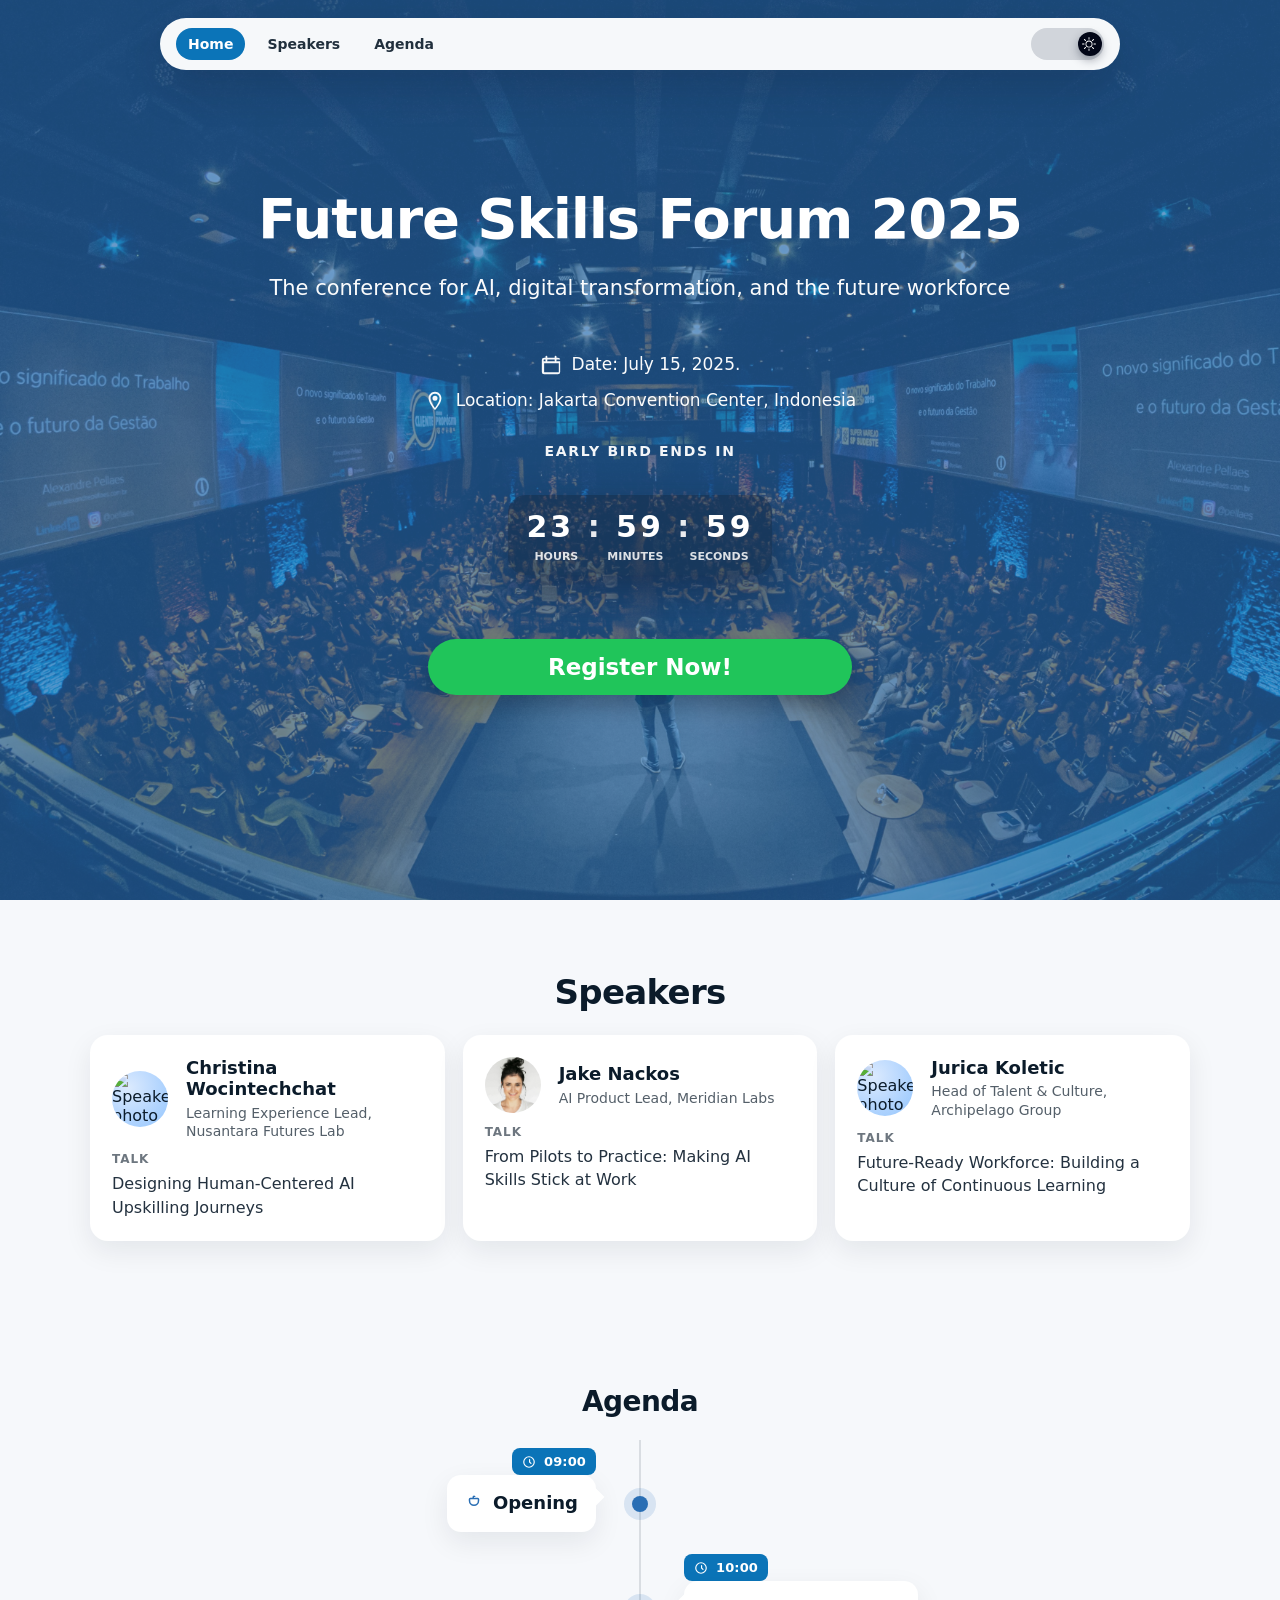
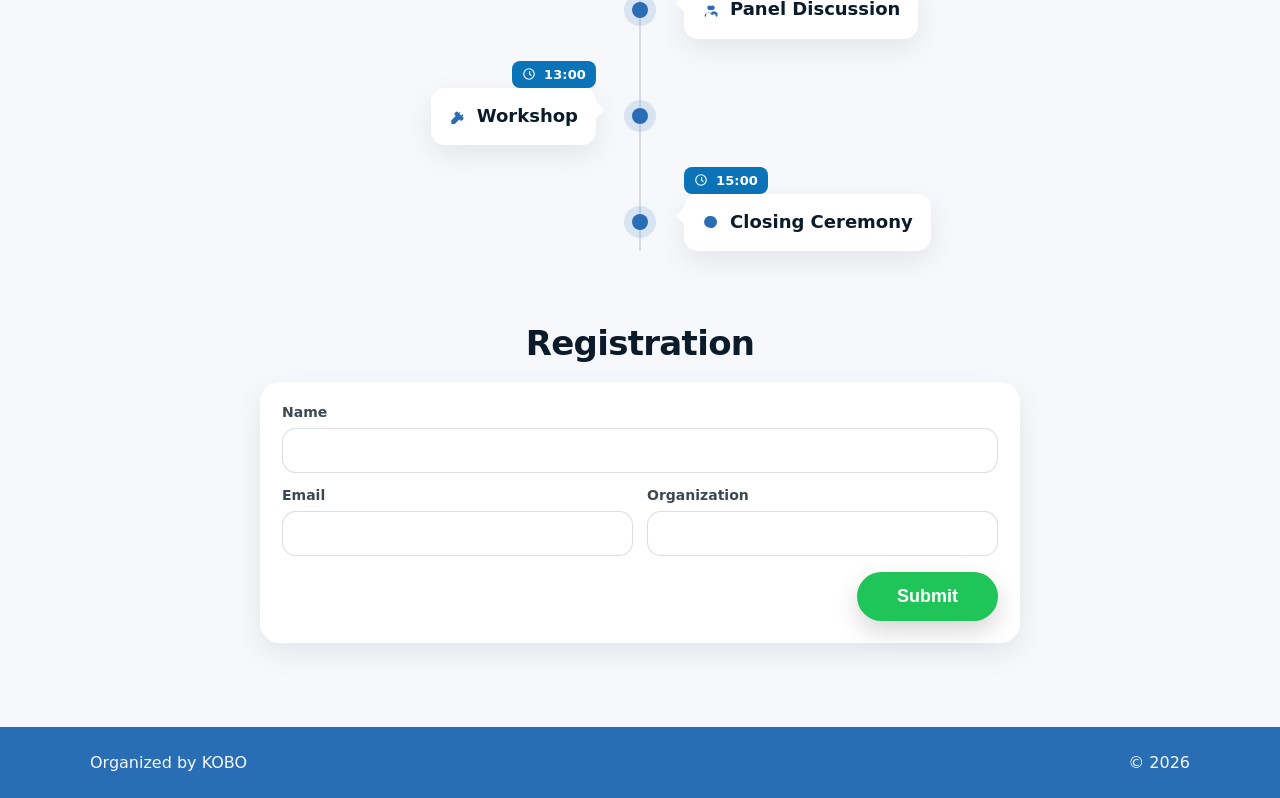
==== home.html @ ea800884 "1st commit" ====
<!doctype html>
<html lang="en">
  <head>
    <meta charset="utf-8" />
    <meta name="viewport" content="width=device-width, initial-scale=1" />
    <title>Future Skills Forum 2025</title>

    <link rel="preconnect" href="https://fonts.googleapis.com" />
    <link rel="preconnect" href="https://fonts.gstatic.com" crossorigin />
    <link
      href="https://fonts.googleapis.com/css2?family=Google+Sans:wght@400;700&display=swap"
      rel="stylesheet"
    />
    <link rel="stylesheet" href="style.css" />
  </head>
  <body>
    <header class="nav-shell" aria-label="Primary">
      <nav class="nav-bar">
        <div class="nav-left">
          <button class="nav-link" data-target="#hero" type="button">Home</button>
          <button class="nav-link" data-target="#speakers" type="button">Speakers</button>
          <button class="nav-link" data-target="#agenda" type="button">Agenda</button>
        </div>
        <div class="nav-right">
          <button class="nav-toggle" id="theme-toggle" type="button" aria-pressed="false">
            <span class="nav-toggle-track" aria-hidden="true">
              <span class="nav-toggle-icon nav-toggle-icon--moon">
                <img src="icons/moon.svg" alt="" />
              </span>
              <span class="nav-toggle-icon nav-toggle-icon--sun">
                <img src="icons/sun.svg" alt="" />
              </span>
            </span>
            <span class="nav-toggle-thumb" aria-hidden="true"></span>
          </button>
        </div>
      </nav>
    </header>
    <main class="hero" id="hero">
      <div class="hero-media" aria-hidden="true">
        <img src="img/1.jpg" alt="" class="is-active" />
        <img src="img/2.jpg" alt="" />
        <img src="img/3.jpg" alt="" />
        <img src="img/4.jpg" alt="" />
        <img src="img/5.jpg" alt="" />
      </div>
      <div class="hero-overlay" aria-hidden="true"></div>
      <section class="hero-inner" aria-label="Hero">
        <h1>Future Skills Forum 2025</h1>
        <p class="subtitle">
          The conference for AI, digital transformation, and the future workforce
        </p>
        <ul class="meta" aria-label="Event details">
          <li>
            <svg viewBox="0 0 24 24" aria-hidden="true" focusable="false">
              <path
                d="M7 2a1 1 0 0 1 1 1v1h8V3a1 1 0 1 1 2 0v1h1.5A2.5 2.5 0 0 1 22 6.5v13A2.5 2.5 0 0 1 19.5 22h-15A2.5 2.5 0 0 1 2 19.5v-13A2.5 2.5 0 0 1 4.5 4H6V3a1 1 0 0 1 1-1Zm12.5 8h-15v9.5c0 .276.224.5.5.5h15a.5.5 0 0 0 .5-.5V10ZM19.5 6H18v1a1 1 0 1 1-2 0V6H8v1a1 1 0 0 1-2 0V6H4.5a.5.5 0 0 0-.5.5V8h18V6.5a.5.5 0 0 0-.5-.5Z"
              />
            </svg>
            <span>Date: July 15, 2025.</span>
          </li>
          <li>
            <svg viewBox="0 0 24 24" aria-hidden="true" focusable="false">
              <path
                d="M12 2c3.866 0 7 3.134 7 7 0 5.25-7 13-7 13S5 14.25 5 9c0-3.866 3.134-7 7-7Zm0 2a5 5 0 0 0-5 5c0 3.64 3.91 9.12 5 10.55 1.09-1.43 5-6.91 5-10.55a5 5 0 0 0-5-5Zm0 2.25A2.75 2.75 0 1 1 12 11.75a2.75 2.75 0 0 1 0-5.5Z"
              />
            </svg>
            <span>Location: Jakarta Convention Center, Indonesia</span>
          </li>
        </ul>
        <p class="hero-countdown-title">Early Bird Ends In</p>
        <div class="hero-countdown" aria-label="Time left before event starts">
            <div class="hero-countdown-time">
            <span id="countdown-hours">24</span>
            <span class="hero-countdown-separator">:</span>
            <span id="countdown-minutes">00</span>
            <span class="hero-countdown-separator">:</span>
            <span id="countdown-seconds">00</span>
          </div>
          <div class="hero-countdown-labels" aria-hidden="true">
            <span>Hours</span>
            <span>Minutes</span>
            <span>Seconds</span>
          </div>
        </div>
        <div class="hero-cta">
          <a class="cta" href="#register" role="button">
            <span>Register Now!</span>
          </a>

        </div>
      </section>
    </main>
    <section class="speakers" id="speakers" aria-label="Speakers">
      <div class="speakers-inner">
        <h2>Speakers</h2>
        <div class="speaker-grid">
          <article class="speaker-card">
            <div class="speaker-head">
              <div class="speaker-avatar">
                <img
                  src="persona/christina-wocintechchat-com-m-0Zx1bDv5BNY-unsplash.jpg"
                  alt="Speaker photo"
                />
              </div>
              <div>
                <h3 class="speaker-name">Christina Wocintechchat</h3>
                <p class="speaker-role">Learning Experience Lead, Nusantara Futures Lab</p>
              </div>
            </div>
            <p class="speaker-talk-label">Talk</p>
            <p class="speaker-talk-title">Designing Human-Centered AI Upskilling Journeys</p>
          </article>

          <article class="speaker-card">
            <div class="speaker-head">
              <div class="speaker-avatar">
                <img
                  src="persona/jake-nackos-IF9TK5Uy-KI-unsplash.jpg"
                  alt="Speaker photo"
                />
              </div>
              <div>
                <h3 class="speaker-name">Jake Nackos</h3>
                <p class="speaker-role">AI Product Lead, Meridian Labs</p>
              </div>
            </div>
            <p class="speaker-talk-label">Talk</p>
            <p class="speaker-talk-title">From Pilots to Practice: Making AI Skills Stick at Work</p>
          </article>

          <article class="speaker-card">
            <div class="speaker-head">
              <div class="speaker-avatar">
                <img
                  src="persona/jurica-koletic-7YVZYZeITc8-unsplash.jpg"
                  alt="Speaker photo"
                />
              </div>
              <div>
                <h3 class="speaker-name">Jurica Koletic</h3>
                <p class="speaker-role">Head of Talent &amp; Culture, Archipelago Group</p>
              </div>
            </div>
            <p class="speaker-talk-label">Talk</p>
            <p class="speaker-talk-title">Future-Ready Workforce: Building a Culture of Continuous Learning</p>
          </article>
        </div>
      </div>
    </section>
    <section class="speakers" id="agenda" aria-label="Agenda timeline">
      <div class="speakers-inner">
        <div class="timeline">
          <h2>Agenda</h2>
          <ol class="timeline-list">
            <li class="timeline-item">
              <div class="timeline-flag">
                <svg viewBox="0 0 24 24" aria-hidden="true" focusable="false">
                  <path
                    d="M12 2a10 10 0 1 1 0 20 10 10 0 0 1 0-20Zm0 2a8 8 0 1 0 0 16 8 8 0 0 0 0-16Zm1 3a1 1 0 0 1 1 1v3.59l2.1 2.1a1 1 0 1 1-1.42 1.42l-2.39-2.4A1 1 0 0 1 12 12V8a1 1 0 0 1 1-1Z"
                  />
                </svg>
                <span>09:00</span>
              </div>
              <div class="timeline-card">
                <p class="timeline-title">
                  <svg viewBox="0 0 24 24" aria-hidden="true" focusable="false">
                    <path
                      d="M12 2a2 2 0 0 1 2 2v1h3a2 2 0 0 1 2 2v2a7 7 0 1 1-14 0V7a2 2 0 0 1 2-2h3V4a2 2 0 0 1 2-2Zm-5 7a5 5 0 1 0 10 0V7H7v2Zm5-5h-0a.0.0 0 0 0 0 0v1h2V4h-2Z"
                    />
                  </svg>
                  <span>Opening</span>
                </p>
              </div>
              <div class="timeline-node" aria-hidden="true">
                <div class="timeline-dot"></div>
              </div>
            </li>
            <li class="timeline-item">
              <div class="timeline-flag">
                <svg viewBox="0 0 24 24" aria-hidden="true" focusable="false">
                  <path
                    d="M12 2a10 10 0 1 1 0 20 10 10 0 0 1 0-20Zm0 2a8 8 0 1 0 0 16 8 8 0 0 0 0-16Zm1 3a1 1 0 0 1 1 1v3.59l2.1 2.1a1 1 0 1 1-1.42 1.42l-2.39-2.4A1 1 0 0 1 12 12V8a1 1 0 0 1 1-1Z"
                  />
                </svg>
                <span>10:00</span>
              </div>
              <div class="timeline-card">
                <p class="timeline-title">
                  <svg viewBox="0 0 24 24" aria-hidden="true" focusable="false">
                    <path
                      d="M7 9a3 3 0 1 1 3 3 3 3 0 0 1-3-3Zm7 3a3 3 0 1 1 0-6 3 3 0 0 1 0 6ZM3.5 20a4.5 4.5 0 0 1 7.92-2.93A4.5 4.5 0 0 1 20.5 20a1 1 0 1 1-2 0 2.5 2.5 0 0 0-4.24-1.82 1 1 0 0 1-1.52 0A2.5 2.5 0 0 0 5.5 20a1 1 0 1 1-2 0Z"
                    />
                  </svg>
                  <span>Panel Discussion</span>
                </p>
              </div>
              <div class="timeline-node" aria-hidden="true">
                <div class="timeline-dot"></div>
              </div>
            </li>
            <li class="timeline-item">
              <div class="timeline-flag">
                <svg viewBox="0 0 24 24" aria-hidden="true" focusable="false">
                  <path
                    d="M12 2a10 10 0 1 1 0 20 10 10 0 0 1 0-20Zm0 2a8 8 0 1 0 0 16 8 8 0 0 0 0-16Zm1 3a1 1 0 0 1 1 1v3.59l2.1 2.1a1 1 0 1 1-1.42 1.42l-2.39-2.4A1 1 0 0 1 12 12V8a1 1 0 0 1 1-1Z"
                  />
                </svg>
                <span>13:00</span>
              </div>
              <div class="timeline-card">
                <p class="timeline-title">
                  <svg viewBox="0 0 24 24" aria-hidden="true" focusable="false">
                    <path
                      d="M14.7 6.3a1 1 0 0 1 0 1.4l-1 1 2.6 2.6 1-1a1 1 0 1 1 1.4 1.4l-1 1 1.1 1.1a2 2 0 0 1 0 2.8l-1.2 1.2a2 2 0 0 1-2.8 0l-1.1-1.1-5.6 5.6a1 1 0 0 1-.7.3H4a1 1 0 0 1-1-1v-3.4a1 1 0 0 1 .3-.7l5.6-5.6-1.1-1.1a2 2 0 0 1 0-2.8l1.2-1.2a2 2 0 0 1 2.8 0l1.1 1.1 1-1a1 1 0 0 1 1.4 0ZM6.41 20H6v-.41l5.17-5.17.41.41L6.41 20Z"
                    />
                  </svg>
                  <span>Workshop</span>
                </p>
              </div>
              <div class="timeline-node" aria-hidden="true">
                <div class="timeline-dot"></div>
              </div>
            </li>
            <li class="timeline-item">
              <div class="timeline-flag">
                <svg viewBox="0 0 24 24" aria-hidden="true" focusable="false">
                  <path
                    d="M12 2a10 10 0 1 1 0 20 10 10 0 0 1 0-20Zm0 2a8 8 0 1 0 0 16 8 8 0 0 0 0-16Zm1 3a1 1 0 0 1 1 1v3.59l2.1 2.1a1 1 0 1 1-1.42 1.42l-2.39-2.4A1 1 0 0 1 12 12V8a1 1 0 0 1 1-1Z"
                  />
                </svg>
                <span>15:00</span>
              </div>
              <div class="timeline-card">
                <p class="timeline-title">
                  <svg viewBox="0 0 24 24" aria-hidden="true" focusable="false">
                    <path
                      d="M12 4a8 8 0 1 1-5.66 13.66A1 1 0 0 1 6 16h2.59l-1.3-1.29a1 1 0 1 1 1.42-1.42L11 16.17l2.29-2.88a1 1 0 1 1 1.56 1.24l-3.06 3.85a1 1 0 0 1-.76.37H7a1 1 0 0 1-.7-.29A8 8 0 0 1 12 4Z"
                    />
                  </svg>
                  <span>Closing Ceremony</span>
                </p>
              </div>
              <div class="timeline-node" aria-hidden="true">
                <div class="timeline-dot"></div>
              </div>
            </li>
          </ol>
        </div>
      </div>
    </section>
    <section class="register" id="register" aria-label="Registration form">
      <div class="register-inner">
        <h2>Registration</h2>
        <div class="register-card">
          <form>
            <div class="form-grid">
              <div class="field full">
                <label for="name">Name</label>
                <input id="name" name="name" type="text" autocomplete="name" required />
              </div>
              <div class="field">
                <label for="email">Email</label>
                <input
                  id="email"
                  name="email"
                  type="email"
                  autocomplete="email"
                  required
                />
              </div>
              <div class="field">
                <label for="org">Organization</label>
                <input id="org" name="organization" type="text" autocomplete="organization" />
              </div>
            </div>
            <div class="form-actions">
              <button class="submit" type="submit">Submit</button>
            </div>
          </form>
        </div>
      </div>
    </section>
    <footer aria-label="Footer">
      <div class="footer-inner">
        <div class="footer-meta">Organized by KOBO</div>
        <div class="footer-meta">© 2026</div>
      </div>
    </footer>
    <div class="snackbar" id="snackbar" role="status" aria-live="polite"></div>
    <script src="home.js"></script>
  </body>
</html>
---- style.css ----
:root {
  --hero-bg: #8ecae6;
  --button-bg: #1789fc;
  --text: #ffffff;
  --page-bg: #f6f8fb;
  --page-text: #0b1b2a;
  --surface-bg: #ffffff;
  --nav-bg: rgba(255, 255, 255, 0.96);
}

body.theme-dark {
  --page-bg: #020617;
  --page-text: #e5e7eb;
  --surface-bg: #020617;
  --nav-bg: rgba(15, 23, 42, 0.96);
}

* {
  box-sizing: border-box;
}

html,
body {
  height: 100%;
}

html {
  scroll-behavior: smooth;
}

body {
  margin: 0;
  font-family: "Google Sans", system-ui, -apple-system, "Segoe UI", Roboto,
    Arial, sans-serif;
  background: var(--page-bg);
  color: var(--page-text);
}

.hero {
  min-height: 100vh;
  display: grid;
  place-items: center;
  text-align: center;
  padding: 56px 20px;
  position: relative;
  overflow: hidden;
  color: #ffffff;
}

.hero-inner {
  max-width: 900px;
  position: relative;
  z-index: 2;
  display: flex;
  flex-direction: column;
  align-items: center;
  text-align: center;
  gap: 22px;
}

h1 {
  margin: 0;
  font-size: 56px;
  font-weight: 700;
  line-height: 1.15;
  letter-spacing: -0.02em;
}

.hero-media {
  position: absolute;
  inset: 0;
  z-index: 0;
}

.hero-media img {
  position: absolute;
  inset: 0;
  width: 100%;
  height: 100%;
  object-fit: cover;
  opacity: 0;
  transition: opacity 700ms ease;
  transform: translate3d(0, var(--parallax-y, 0px), 0) scale(1.06);
  will-change: transform, opacity;
}

.hero-media img.is-active {
  opacity: 1;
}

.hero-overlay {
  position: absolute;
  inset: 0;
  z-index: 1;
  background: rgba(41, 110, 180, 0.67);
}

.subtitle {
  margin: 0 0 26px;
  font-size: 21px;
  font-weight: 400;
  line-height: 1.5;
  opacity: 0.98;
}

.meta {
  margin: 0;
  padding: 0;
  list-style: none;
  display: grid;
  gap: 10px;
  justify-items: center;
  font-size: 17px;
  font-weight: 400;
  line-height: 1.5;
  opacity: 0.98;
}

.meta li {
  display: inline-flex;
  align-items: center;
  gap: 10px;
}

.meta svg {
  width: 22px;
  height: 22px;
  flex: 0 0 22px;
  fill: currentColor;
  opacity: 0.98;
}

.hero-countdown {
  margin-top: 10px;
  margin-bottom: 18px;
  display: inline-flex;
  flex-direction: column;
  align-items: center;
  padding: 14px 18px 12px;
  border-radius: 18px;
  background: rgba(15, 23, 42, 0.35);
  box-shadow: 0 18px 45px rgba(15, 23, 42, 0.45);
  transform: translateY(0) scale(1);
  transition: transform 150ms ease, box-shadow 150ms ease;
}

.hero-countdown-title {
  margin: 8px 0 4px;
  font-size: 14px;
  font-weight: 700;
  letter-spacing: 0.12em;
  text-transform: uppercase;
  opacity: 0.95;
}

.hero-countdown-time {
  font-size: 30px;
  font-weight: 800;
  letter-spacing: 0.1em;
}

.hero-countdown-separator {
  opacity: 0.9;
}

.hero-countdown-labels {
  margin-top: 6px;
  display: flex;
  justify-content: center;
  gap: 26px;
  font-size: 11px;
  font-weight: 600;
  text-transform: uppercase;
  opacity: 0.85;
}

.hero-countdown-labels span {
  min-width: 50px;
  text-align: center;
}
.cta {
  display: inline-flex;
  align-items: center;
  justify-content: center;
  gap: 10px;
  background: #20c55a;
  color: #fff;
  text-decoration: none;
  border: none;
  border-radius: 999px;
  padding: 15px 120px;
  font-size: 23px;
  font-weight: 700;
  cursor: pointer;
  box-shadow: 0 10px 24px rgba(0, 0, 0, 0.22);
  transform: translateY(0);
  transition: transform 160ms ease, box-shadow 160ms ease,
    background-color 160ms ease, filter 160ms ease;
}

.hero-cta {
  position: relative;
  display: inline-block;
  margin-top: 24px;
  padding-bottom: 18px;
}

.hero-cta-note {
  margin: 10px 0 0;
  font-size: 14px;
  font-weight: 600;
  opacity: 0.95;
}

.cta:hover {
  background: #18b34d;
  transform: translateY(-1px);
  box-shadow: 0 14px 32px rgba(0, 0, 0, 0.26);
}

.cta:active {
  transform: translateY(0);
  box-shadow: 0 10px 24px rgba(0, 0, 0, 0.22);
  filter: brightness(0.98);
}

.cta:focus-visible {
  outline: 3px solid rgba(255, 255, 255, 0.9);
  outline-offset: 3px;
}

.speakers {
  color: var(--page-text);
  padding: 72px 20px;
}

.speakers-inner {
  max-width: 1100px;
  margin: 0 auto;
}

.speakers h2 {
  margin: 0 0 22px;
  font-size: 34px;
  line-height: 1.2;
  letter-spacing: -0.02em;
  text-align: center;
}

.speaker-grid {
  display: grid;
  grid-template-columns: repeat(3, minmax(0, 1fr));
  gap: 18px;
}

.speaker-card {
  background: var(--surface-bg);
  border-radius: 18px;
  padding: 22px;
  box-shadow: 0 10px 28px rgba(11, 27, 42, 0.08);
  text-align: left;
}

.speaker-head {
  display: flex;
  align-items: center;
  gap: 18px;
  margin-bottom: 10px;
}

.speaker-avatar {
  width: 56px;
  height: 56px;
  border-radius: 999px;
  background: radial-gradient(
    circle at 30% 30%,
    #dbeafe 0%,
    #bfdbfe 40%,
    #93c5fd 100%
  );
  flex: 0 0 56px;
  overflow: hidden;
}

.speaker-avatar img {
  width: 100%;
  height: 100%;
  object-fit: cover;
  display: block;
}

.speaker-name {
  margin: 0;
  font-size: 18px;
  font-weight: 700;
  line-height: 1.2;
}

.speaker-role {
  margin: 4px 0 0;
  font-size: 14px;
  color: rgba(11, 27, 42, 0.7);
  line-height: 1.3;
}

.speaker-talk-label {
  margin: 12px 0 6px;
  font-size: 12px;
  font-weight: 700;
  letter-spacing: 0.08em;
  text-transform: uppercase;
  color: rgba(11, 27, 42, 0.6);
}

.speaker-talk-title {
  margin: 0;
  font-size: 16px;
  line-height: 1.45;
  color: rgba(11, 27, 42, 0.9);
}

.timeline {
  margin-top: 0;
}

.timeline h2 {
  margin: 0 0 22px;
  font-size: 28px;
  line-height: 1.2;
  letter-spacing: -0.02em;
  text-align: center;
}

.timeline-list {
  --line-x: 50%;
  margin: 0;
  padding: 8px 0 0;
  list-style: none;
  max-width: 980px;
  margin-inline: auto;
  position: relative;
  display: grid;
  gap: 22px;
}

.timeline-list::before {
  content: "";
  position: absolute;
  left: var(--line-x);
  top: 0;
  bottom: 0;
  width: 2px;
  background: rgba(11, 27, 42, 0.12);
  transform: translateX(-1px);
}

.timeline-item {
  position: relative;
  display: grid;
  grid-template-columns: 1fr 44px 1fr;
  grid-template-rows: auto auto;
  align-items: start;
}

.timeline-node {
  grid-column: 2;
  grid-row: 2;
  position: relative;
  height: 100%;
  display: grid;
  place-items: center;
}

.timeline-dot {
  width: 16px;
  height: 16px;
  border-radius: 999px;
  background: #296eb4;
  box-shadow: 0 0 0 8px rgba(41, 110, 180, 0.14);
}

.timeline-flag {
  justify-self: start;
  display: inline-flex;
  align-items: center;
  gap: 8px;
  background: #0b74b8;
  color: #ffffff;
  border-radius: 8px;
  padding: 6px 10px;
  font-size: 13px;
  font-weight: 700;
  letter-spacing: 0.01em;
  width: fit-content;
  grid-row: 1;
}

.timeline-flag svg {
  width: 14px;
  height: 14px;
  fill: currentColor;
  flex: 0 0 14px;
}

.timeline-card {
  position: relative;
  background: var(--surface-bg);
  border-radius: 14px;
  padding: 16px 18px;
  box-shadow: 0 10px 28px rgba(11, 27, 42, 0.08);
  grid-row: 2;
}

.timeline-card::before {
  content: "";
  position: absolute;
  top: 16px;
  width: 12px;
  height: 12px;
  background: var(--surface-bg);
  transform: rotate(45deg);
}

.timeline-title {
  margin: 0;
  display: inline-flex;
  align-items: center;
  gap: 10px;
  font-size: 18px;
  font-weight: 700;
  color: inherit;
  line-height: 1.35;
}

.timeline-title svg {
  width: 18px;
  height: 18px;
  fill: #296eb4;
  flex: 0 0 18px;
}

.timeline-item:nth-child(odd) .timeline-flag,
.timeline-item:nth-child(odd) .timeline-card {
  grid-column: 1;
  justify-self: end;
  text-align: right;
  margin-right: 22px;
}

.timeline-item:nth-child(odd) .timeline-card::before {
  right: -6px;
}

.timeline-item:nth-child(even) .timeline-flag,
.timeline-item:nth-child(even) .timeline-card {
  grid-column: 3;
  justify-self: start;
  text-align: left;
  margin-left: 22px;
}

.timeline-item:nth-child(even) .timeline-card::before {
  left: -6px;
}

@media (max-width: 520px) {
  .timeline-list {
    --line-x: 18px;
  }

  .timeline-item {
    grid-template-columns: 36px 1fr;
    align-items: start;
  }

  .timeline-node {
    grid-column: 1;
    grid-row: 2;
    padding-top: 24px;
  }

  .timeline-flag,
  .timeline-card {
    grid-column: 2 !important;
    margin: 0 0 0 10px !important;
    justify-self: start !important;
    text-align: left !important;
  }

  .timeline-card::before {
    display: none;
  }
}

@media (max-width: 900px) {
  .speaker-grid {
    grid-template-columns: 1fr;
  }
}

.register {
  padding: 0 20px 84px;
  color: var(--page-text);
}

.register-inner {
  max-width: 760px;
  margin: 0 auto;
}

.register h2 {
  margin: 0 0 18px;
  font-size: 34px;
  line-height: 1.2;
  letter-spacing: -0.02em;
  text-align: center;
}

.register-card {
  background: var(--surface-bg);
  border-radius: 20px;
  padding: 22px;
  box-shadow: 0 10px 28px rgba(11, 27, 42, 0.08);
}

.form-grid {
  display: grid;
  grid-template-columns: 1fr 1fr;
  gap: 14px;
}

.field {
  display: grid;
  gap: 8px;
}

.field.full {
  grid-column: 1 / -1;
}

label {
  font-size: 14px;
  font-weight: 700;
  color: rgba(11, 27, 42, 0.8);
}

input {
  width: 100%;
  border: 1px solid rgba(11, 27, 42, 0.14);
  border-radius: 14px;
  padding: 12px 14px;
  font: inherit;
  font-size: 16px;
  background: #ffffff;
  outline: none;
}

input:focus-visible {
  border-color: rgba(41, 110, 180, 0.5);
  box-shadow: 0 0 0 4px rgba(41, 110, 180, 0.14);
}

.form-actions {
  margin-top: 16px;
  display: flex;
  justify-content: flex-end;
}

.submit {
  display: inline-flex;
  align-items: center;
  justify-content: center;
  background: #20c55a;
  color: #ffffff;
  border: none;
  border-radius: 999px;
  padding: 14px 40px;
  font-size: 18px;
  font-weight: 800;
  cursor: pointer;
  box-shadow: 0 10px 24px rgba(0, 0, 0, 0.16);
  transition: transform 160ms ease, box-shadow 160ms ease,
    background-color 160ms ease, filter 160ms ease;
}

.submit:hover {
  background: #18b34d;
  transform: translateY(-1px);
  box-shadow: 0 14px 32px rgba(0, 0, 0, 0.2);
}

.submit:active {
  transform: translateY(0);
  box-shadow: 0 10px 24px rgba(0, 0, 0, 0.16);
  filter: brightness(0.98);
}

.submit:focus-visible {
  outline: 3px solid rgba(41, 110, 180, 0.55);
  outline-offset: 3px;
}

@media (max-width: 700px) {
  .form-grid {
    grid-template-columns: 1fr;
  }
}

.nav-shell {
  position: fixed;
  top: 18px;
  left: 0;
  right: 0;
  z-index: 40;
  display: flex;
  justify-content: center;
  pointer-events: none;
}

.nav-bar {
  pointer-events: auto;
  display: flex;
  align-items: center;
  justify-content: space-between;
  gap: 20px;
  padding: 10px 16px;
  border-radius: 999px;
  background: var(--nav-bg);
  box-shadow: 0 18px 40px rgba(15, 23, 42, 0.18);
  width: min(960px, 100% - 40px);
  backdrop-filter: blur(10px);
  -webkit-backdrop-filter: blur(10px);
  transition: border-radius 220ms ease, width 220ms ease,
    box-shadow 220ms ease, padding 220ms ease, background-color 220ms ease;
}

.nav-left,
.nav-right {
  display: flex;
  align-items: center;
  gap: 10px;
}

.nav-left {
  position: relative;
}

.nav-indicator {
  position: absolute;
  top: 0;
  bottom: 0;
  left: 0;
  width: 0;
  border-radius: 999px;
  background: #0b74b8;
  pointer-events: none;
  opacity: 0;
  transform: translateX(0);
  transition: transform 220ms ease, width 220ms ease, opacity 180ms ease;
}

.nav-link {
  border: none;
  background: transparent;
  padding: 8px 12px;
  border-radius: 999px;
  font: inherit;
  font-size: 14px;
  font-weight: 600;
  color: var(--page-text);
  cursor: pointer;
  text-decoration: none;
  opacity: 0.9;
  transition: background-color 180ms ease, color 180ms ease, opacity 180ms ease;
}

.nav-link:hover {
  background: #0b74b8;
  color: #ffffff;
}

.nav-link--active {
  background: #0b74b8;
  color: #ffffff;
  opacity: 1;
}

.nav-link:focus-visible,
.nav-link:active {
  background: #0b74b8;
  color: #ffffff;
  opacity: 1;
}

.nav-toggle {
  position: relative;
  border: none;
  padding: 2px;
  width: 73px;
  height: 32px;
  border-radius: 999px;
  cursor: pointer;
  background: #020617;
  display: inline-flex;
  align-items: center;
  justify-content: space-between;
  gap: 4px;
  color: #e5e7eb;
  transition: background-color 200ms ease, color 200ms ease;
}

.nav-toggle:hover {
  filter: brightness(1.05);
}

.nav-toggle-track {
  flex: 1 1 auto;
  position: relative;
  z-index: 3;
  display: flex;
  align-items: center;
  justify-content: space-between;
  padding: 0 6px;
}

.nav-toggle-icon {
  width: 14px;
  height: 14px;
  opacity: 0;
  transition: opacity 180ms ease;
}

.nav-toggle-icon img {
  width: 100%;
  height: 100%;
  display: block;
}

.nav-toggle-icon--sun img {
  filter: invert(1);
}

.nav-toggle-icon--moon img {
  filter: none;
}

.nav-toggle-thumb {
  position: absolute;
  top: 4px;
  left: 2px;
  width: 24px;
  height: 24px;
  border-radius: 999px;
  background: #f9fafb;
  box-shadow: 0 4px 10px rgba(15, 23, 42, 0.45);
  transform: translateX(0);
  transition: transform 200ms ease, background-color 200ms ease,
    box-shadow 200ms ease;
  z-index: 2;
}

body.theme-dark .nav-toggle {
  background: #020617;
  color: #e5e7eb;
}

body.theme-dark .nav-toggle-thumb {
  transform: translateX(0);
}

body.theme-dark .nav-toggle-icon--moon {
  opacity: 1;
}

body.theme-dark .nav-toggle-icon--sun {
  opacity: 0;
}

body:not(.theme-dark) .nav-toggle {
  background: #d1d5db;
  color: #020617;
}

body:not(.theme-dark) .nav-toggle-thumb {
  transform: translateX(45px);
  background: #020617;
  box-shadow: 0 4px 10px rgba(15, 23, 42, 0.35);
}

body:not(.theme-dark) .nav-toggle-icon--sun {
  opacity: 1;
}

body:not(.theme-dark) .nav-toggle-icon--moon {
  opacity: 0;
}

.nav-shell.is-sticky {
  top: 0;
  transition: top 220ms ease;
}

.nav-shell.is-sticky .nav-bar {
  border-radius: 0;
  width: 100%;
  max-width: none;
  box-shadow: 0 1px 0 rgba(15, 23, 42, 0.22);
  background: rgba(15, 23, 42, 0.72);
  backdrop-filter: blur(14px);
  -webkit-backdrop-filter: blur(14px);
  color: #ffffff;
}

.nav-shell.is-sticky .nav-link {
  color: #e5e7eb;
}

.nav-shell.is-sticky .nav-link:hover {
  background: rgba(248, 250, 252, 0.16);
}

.nav-shell.is-sticky .nav-toggle {
  background: #0ea5e9;
}

footer {
  background: #296eb4;
  color: #ffffff;
  padding: 26px 20px;
}

.footer-inner {
  max-width: 1100px;
  margin: 0 auto;
  display: flex;
  flex-wrap: wrap;
  align-items: center;
  justify-content: space-between;
  gap: 10px 18px;
  text-align: center;
}

.footer-meta {
  opacity: 0.95;
}

.snackbar {
  position: fixed;
  left: 50%;
  bottom: 22px;
  transform: translate(-50%, 12px);
  background: rgba(11, 27, 42, 0.92);
  color: #ffffff;
  padding: 12px 14px;
  border-radius: 12px;
  box-shadow: 0 14px 40px rgba(0, 0, 0, 0.28);
  opacity: 0;
  pointer-events: none;
  transition: opacity 180ms ease, transform 180ms ease;
  max-width: min(720px, calc(100vw - 40px));
  text-align: center;
}

.snackbar.is-open {
  opacity: 1;
  transform: translate(-50%, 0);
  pointer-events: auto;
}

@media (prefers-reduced-motion: reduce) {
  .hero-media img {
    transform: scale(1.04);
    transition: opacity 700ms ease;
  }
}
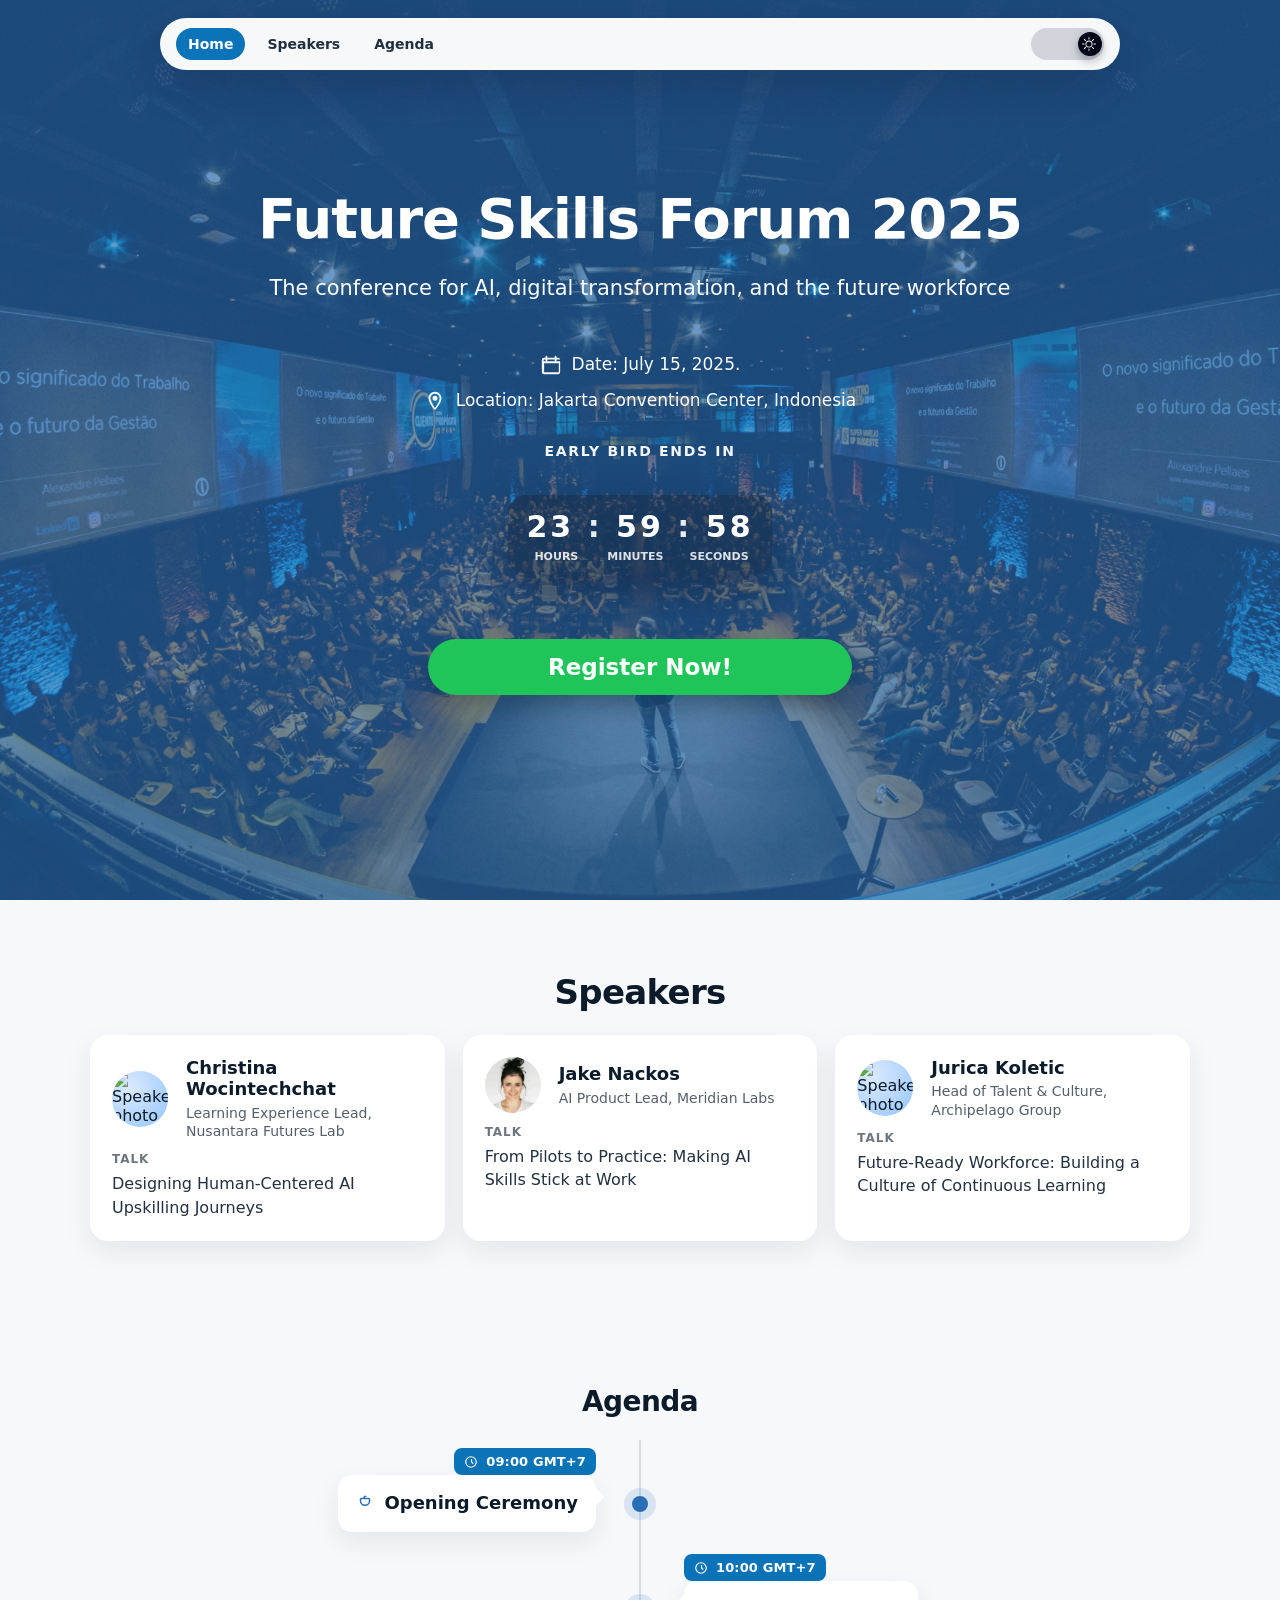
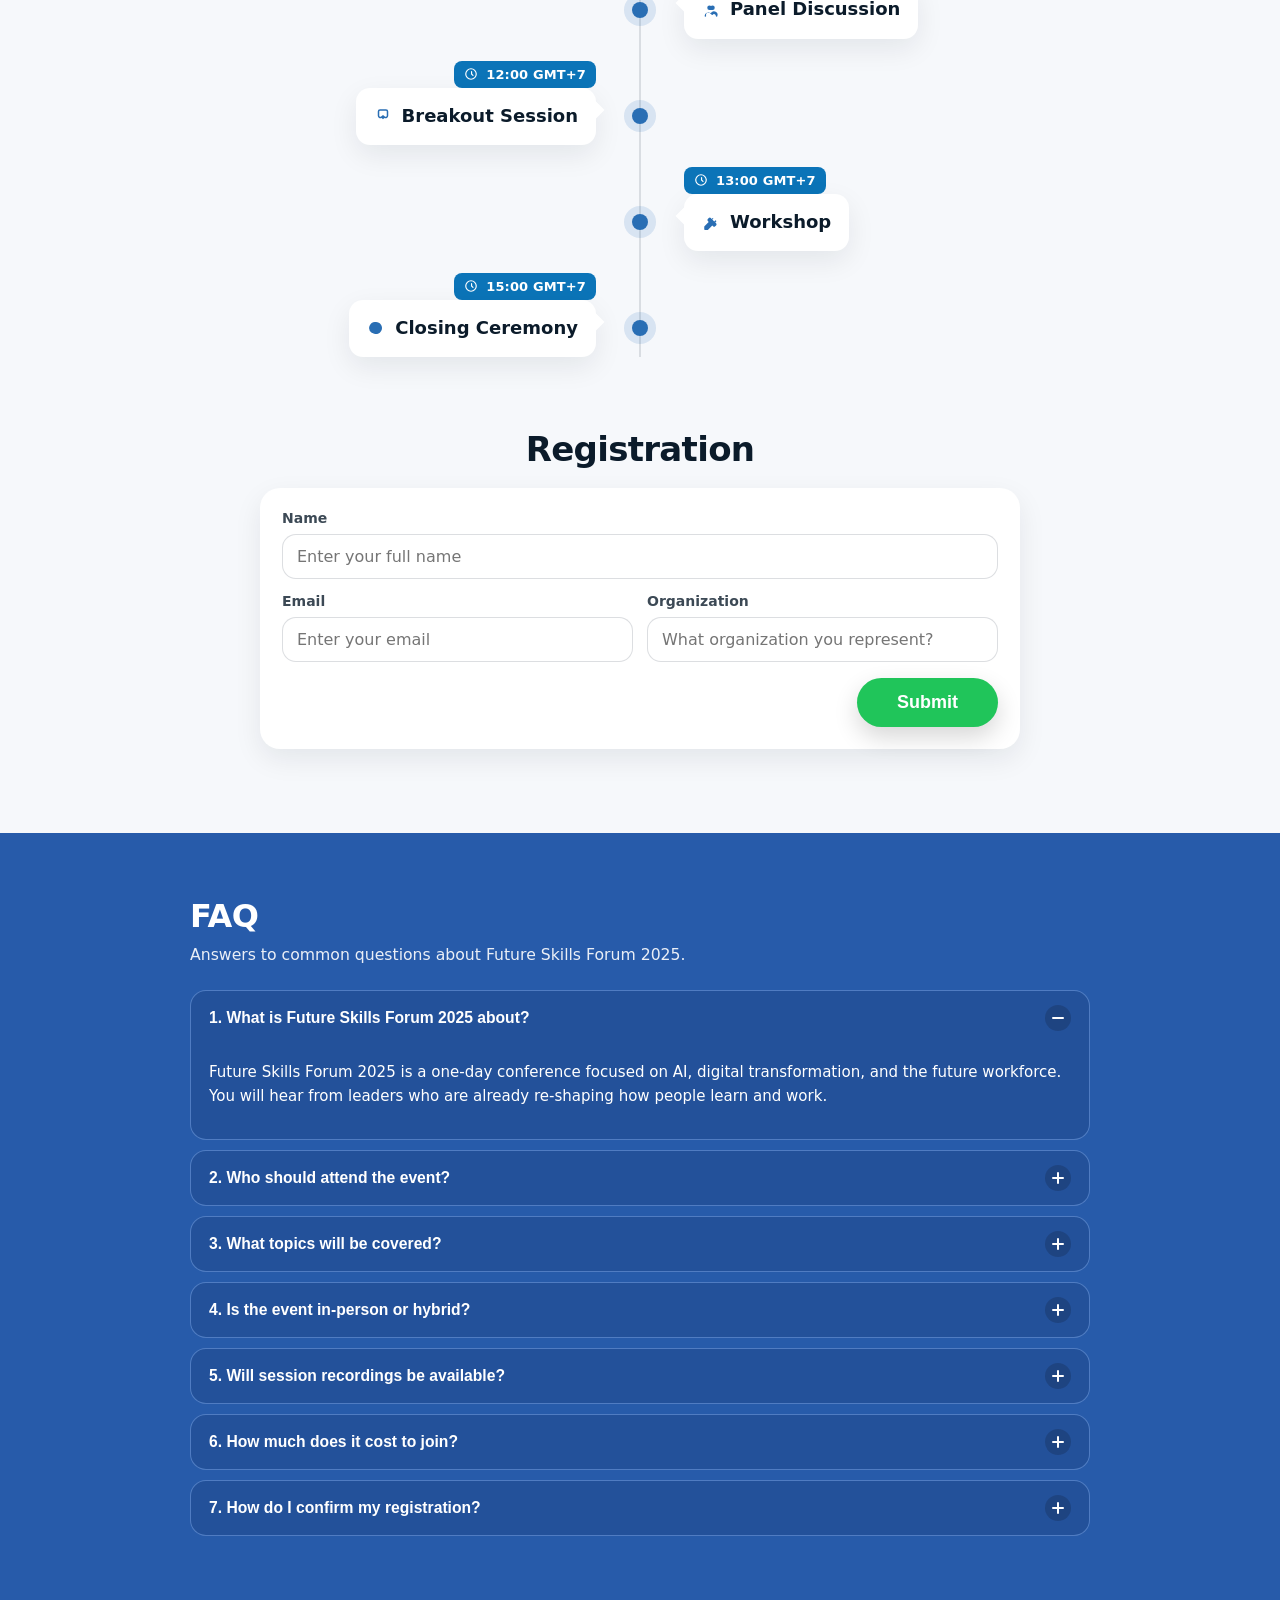
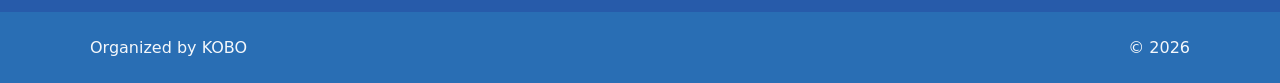
==== commit ceb39158: "revise the home page" ====
--- a/home.html
+++ b/home.html
@@ -17,6 +17,7 @@
     <header class="nav-shell" aria-label="Primary">
       <nav class="nav-bar">
         <div class="nav-left">
+          <span class="nav-indicator" aria-hidden="true"></span>
           <button class="nav-link" data-target="#hero" type="button">Home</button>
           <button class="nav-link" data-target="#speakers" type="button">Speakers</button>
           <button class="nav-link" data-target="#agenda" type="button">Agenda</button>
@@ -160,7 +161,7 @@
                     d="M12 2a10 10 0 1 1 0 20 10 10 0 0 1 0-20Zm0 2a8 8 0 1 0 0 16 8 8 0 0 0 0-16Zm1 3a1 1 0 0 1 1 1v3.59l2.1 2.1a1 1 0 1 1-1.42 1.42l-2.39-2.4A1 1 0 0 1 12 12V8a1 1 0 0 1 1-1Z"
                   />
                 </svg>
-                <span>09:00</span>
+                <span>09:00 GMT+7</span>
               </div>
               <div class="timeline-card">
                 <p class="timeline-title">
@@ -169,7 +170,7 @@
                       d="M12 2a2 2 0 0 1 2 2v1h3a2 2 0 0 1 2 2v2a7 7 0 1 1-14 0V7a2 2 0 0 1 2-2h3V4a2 2 0 0 1 2-2Zm-5 7a5 5 0 1 0 10 0V7H7v2Zm5-5h-0a.0.0 0 0 0 0 0v1h2V4h-2Z"
                     />
                   </svg>
-                  <span>Opening</span>
+                  <span>Opening Ceremony</span>
                 </p>
               </div>
               <div class="timeline-node" aria-hidden="true">
@@ -183,7 +184,7 @@
                     d="M12 2a10 10 0 1 1 0 20 10 10 0 0 1 0-20Zm0 2a8 8 0 1 0 0 16 8 8 0 0 0 0-16Zm1 3a1 1 0 0 1 1 1v3.59l2.1 2.1a1 1 0 1 1-1.42 1.42l-2.39-2.4A1 1 0 0 1 12 12V8a1 1 0 0 1 1-1Z"
                   />
                 </svg>
-                <span>10:00</span>
+                <span>10:00 GMT+7</span>
               </div>
               <div class="timeline-card">
                 <p class="timeline-title">
@@ -206,7 +207,30 @@
                     d="M12 2a10 10 0 1 1 0 20 10 10 0 0 1 0-20Zm0 2a8 8 0 1 0 0 16 8 8 0 0 0 0-16Zm1 3a1 1 0 0 1 1 1v3.59l2.1 2.1a1 1 0 1 1-1.42 1.42l-2.39-2.4A1 1 0 0 1 12 12V8a1 1 0 0 1 1-1Z"
                   />
                 </svg>
-                <span>13:00</span>
+                <span>12:00 GMT+7</span>
+              </div>
+              <div class="timeline-card">
+                <p class="timeline-title">
+                  <svg viewBox="0 0 24 24" aria-hidden="true" focusable="false">
+                    <path
+                      d="M5 6a3 3 0 0 1 3-3h8a3 3 0 0 1 3 3v5.5a3.5 3.5 0 0 1-5.2 3.04L12 16.38l-1.8-1.84A3.5 3.5 0 0 1 5 11.5V6Zm3-1a1 1 0 0 0-1 1v5.5a1.5 1.5 0 0 0 2.49 1.14L12 10.59l2.51 2.05A1.5 1.5 0 0 0 17 11.5V6a1 1 0 0 0-1-1H8Z"
+                    />
+                  </svg>
+                  <span>Breakout Session</span>
+                </p>
+              </div>
+              <div class="timeline-node" aria-hidden="true">
+                <div class="timeline-dot"></div>
+              </div>
+            </li>
+            <li class="timeline-item">
+              <div class="timeline-flag">
+                <svg viewBox="0 0 24 24" aria-hidden="true" focusable="false">
+                  <path
+                    d="M12 2a10 10 0 1 1 0 20 10 10 0 0 1 0-20Zm0 2a8 8 0 1 0 0 16 8 8 0 0 0 0-16Zm1 3a1 1 0 0 1 1 1v3.59l2.1 2.1a1 1 0 1 1-1.42 1.42l-2.39-2.4A1 1 0 0 1 12 12V8a1 1 0 0 1 1-1Z"
+                  />
+                </svg>
+                <span>13:00 GMT+7</span>
               </div>
               <div class="timeline-card">
                 <p class="timeline-title">
@@ -229,7 +253,7 @@
                     d="M12 2a10 10 0 1 1 0 20 10 10 0 0 1 0-20Zm0 2a8 8 0 1 0 0 16 8 8 0 0 0 0-16Zm1 3a1 1 0 0 1 1 1v3.59l2.1 2.1a1 1 0 1 1-1.42 1.42l-2.39-2.4A1 1 0 0 1 12 12V8a1 1 0 0 1 1-1Z"
                   />
                 </svg>
-                <span>15:00</span>
+                <span>15:00 GMT+7</span>
               </div>
               <div class="timeline-card">
                 <p class="timeline-title">
@@ -257,7 +281,7 @@
             <div class="form-grid">
               <div class="field full">
                 <label for="name">Name</label>
-                <input id="name" name="name" type="text" autocomplete="name" required />
+                <input id="name" name="name" type="text" autocomplete="name" placeholder="Enter your full name" required />
               </div>
               <div class="field">
                 <label for="email">Email</label>
@@ -266,18 +290,149 @@
                   name="email"
                   type="email"
                   autocomplete="email"
+                  placeholder="Enter your email"
                   required
                 />
               </div>
               <div class="field">
                 <label for="org">Organization</label>
-                <input id="org" name="organization" type="text" autocomplete="organization" />
+                <input id="org" name="organization" type="text" autocomplete="organization" placeholder="What organization you represent?" />
               </div>
             </div>
             <div class="form-actions">
               <button class="submit" type="submit">Submit</button>
             </div>
           </form>
+        </div>
+      </div>
+    </section>
+    <section class="faq" id="faq" aria-label="Frequently asked questions">
+      <div class="faq-inner">
+        <h2>FAQ</h2>
+        <p class="faq-intro">
+          Answers to common questions about Future Skills Forum 2025.
+        </p>
+        <div class="faq-list" role="list">
+          <article class="faq-item is-open">
+            <button class="faq-trigger" type="button" aria-expanded="true">
+              <span class="faq-question">
+                1. What is Future Skills Forum 2025 about?
+              </span>
+              <span class="faq-icon" aria-hidden="true">
+                <span class="faq-plus"></span>
+              </span>
+            </button>
+            <div class="faq-panel" role="region">
+              <p>
+                Future Skills Forum 2025 is a one-day conference focused on AI,
+                digital transformation, and the future workforce. You will hear
+                from leaders who are already re-shaping how people learn and work.
+              </p>
+            </div>
+          </article>
+          <article class="faq-item">
+            <button class="faq-trigger" type="button" aria-expanded="false">
+              <span class="faq-question">
+                2. Who should attend the event?
+              </span>
+              <span class="faq-icon" aria-hidden="true">
+                <span class="faq-plus"></span>
+              </span>
+            </button>
+            <div class="faq-panel" role="region">
+              <p>
+                The forum is ideal for HR and L&amp;D leaders, business executives,
+                team managers, educators, and anyone responsible for preparing
+                people for AI-powered, digital-first work.
+              </p>
+            </div>
+          </article>
+          <article class="faq-item">
+            <button class="faq-trigger" type="button" aria-expanded="false">
+              <span class="faq-question">
+                3. What topics will be covered?
+              </span>
+              <span class="faq-icon" aria-hidden="true">
+                <span class="faq-plus"></span>
+              </span>
+            </button>
+            <div class="faq-panel" role="region">
+              <p>
+                Sessions will cover practical AI use cases at work, reskilling and
+                upskilling strategies, digital literacy, leadership in the age of
+                automation, and how to design future-ready learning programs.
+              </p>
+            </div>
+          </article>
+          <article class="faq-item">
+            <button class="faq-trigger" type="button" aria-expanded="false">
+              <span class="faq-question">
+                4. Is the event in-person or hybrid?
+              </span>
+              <span class="faq-icon" aria-hidden="true">
+                <span class="faq-plus"></span>
+              </span>
+            </button>
+            <div class="faq-panel" role="region">
+              <p>
+                Future Skills Forum 2025 is an in-person event at Jakarta
+                Convention Center with selected sessions streamed online. All
+                registered participants will receive details in their confirmation
+                email.
+              </p>
+            </div>
+          </article>
+          <article class="faq-item">
+            <button class="faq-trigger" type="button" aria-expanded="false">
+              <span class="faq-question">
+                5. Will session recordings be available?
+              </span>
+              <span class="faq-icon" aria-hidden="true">
+                <span class="faq-plus"></span>
+              </span>
+            </button>
+            <div class="faq-panel" role="region">
+              <p>
+                Yes. Most keynote and panel sessions will be recorded. A replay
+                link will be shared with confirmed attendees after the event so you
+                can revisit key insights with your teams.
+              </p>
+            </div>
+          </article>
+          <article class="faq-item">
+            <button class="faq-trigger" type="button" aria-expanded="false">
+              <span class="faq-question">
+                6. How much does it cost to join?
+              </span>
+              <span class="faq-icon" aria-hidden="true">
+                <span class="faq-plus"></span>
+              </span>
+            </button>
+            <div class="faq-panel" role="region">
+              <p>
+                Ticket prices vary by category, with special early-bird rates
+                available for a limited time. Register through the form above and
+                you will receive an email with the pricing options.
+              </p>
+            </div>
+          </article>
+          <article class="faq-item">
+            <button class="faq-trigger" type="button" aria-expanded="false">
+              <span class="faq-question">
+                7. How do I confirm my registration?
+              </span>
+              <span class="faq-icon" aria-hidden="true">
+                <span class="faq-plus"></span>
+              </span>
+            </button>
+            <div class="faq-panel" role="region">
+              <p>
+                After you submit the registration form, you will receive a
+                confirmation email with next steps. Make sure you click the
+                confirmation link in that email to secure your seat.
+              </p>
+            </div>
+          </article>
         </div>
       </div>
     </section>
@@ -287,7 +442,41 @@
         <div class="footer-meta">© 2026</div>
       </div>
     </footer>
-    <div class="snackbar" id="snackbar" role="status" aria-live="polite"></div>
+    <div
+      class="register-success"
+      id="registration-success"
+      role="dialog"
+      aria-modal="true"
+      aria-labelledby="registration-success-title"
+      aria-hidden="true"
+    >
+      <div class="register-success-backdrop" data-close="true"></div>
+      <div class="register-success-dialog">
+        <div class="register-success-icon" aria-hidden="true">
+          <svg viewBox="0 0 24 24">
+            <circle cx="12" cy="12" r="11" fill="#22c55e" />
+            <path
+              d="M10.2 15.3 7.4 12.5a1 1 0 0 1 1.4-1.4l1.4 1.42 4-4.02a1 1 0 0 1 1.42 1.42l-4.7 4.76a1 1 0 0 1-1.46 0Z"
+              fill="#f9fafb"
+            />
+          </svg>
+        </div>
+        <h3 class="register-success-title" id="registration-success-title">
+          Hi, <span id="success-name"></span>!
+        </h3>
+        <p class="register-success-body">
+          Thank you for registering to Future Skills Forum 2025. We have sent you
+          confirmation email to
+          <strong id="success-email"></strong>.
+        </p>
+        <p class="register-success-body">Speak soon!</p>
+        <div class="register-success-actions">
+          <button class="register-success-close" id="success-close" type="button">
+            Confirm
+          </button>
+        </div>
+      </div>
+    </div>
     <script src="home.js"></script>
   </body>
 </html>
--- a/style.css
+++ b/style.css
@@ -93,6 +93,10 @@
   inset: 0;
   z-index: 1;
   background: rgba(41, 110, 180, 0.67);
+}
+
+body.theme-dark .hero-overlay {
+  background: rgb(45 53 58 / 67%);
 }
 
 .subtitle {
@@ -319,6 +323,22 @@
   color: rgba(11, 27, 42, 0.9);
 }
 
+body.theme-dark .speakers {
+  color: #ffffff;
+}
+
+body.theme-dark .speaker-card {
+  background: #25262d;
+  box-shadow: 0 18px 40px rgba(0, 0, 0, 0.6);
+}
+
+body.theme-dark .speaker-name,
+body.theme-dark .speaker-role,
+body.theme-dark .speaker-talk-label,
+body.theme-dark .speaker-talk-title {
+  color: #ffffff;
+}
+
 .timeline {
   margin-top: 0;
 }
@@ -354,6 +374,10 @@
   transform: translateX(-1px);
 }
 
+body.theme-dark #agenda .timeline-list::before {
+  background: rgb(0 132 255 / 12%);
+}
+
 .timeline-item {
   position: relative;
   display: grid;
@@ -409,6 +433,11 @@
   padding: 16px 18px;
   box-shadow: 0 10px 28px rgba(11, 27, 42, 0.08);
   grid-row: 2;
+}
+
+body.theme-dark #agenda .timeline-card {
+  background: #25262d;
+  box-shadow: 0 18px 40px rgba(0, 0, 0, 0.6);
 }
 
 .timeline-card::before {
@@ -421,6 +450,10 @@
   transform: rotate(45deg);
 }
 
+body.theme-dark #agenda .timeline-card::before {
+  background: #25262d;
+}
+
 .timeline-title {
   margin: 0;
   display: inline-flex;
@@ -523,6 +556,11 @@
   box-shadow: 0 10px 28px rgba(11, 27, 42, 0.08);
 }
 
+body.theme-dark .register-card {
+  background: #25262d;
+  box-shadow: 0 18px 40px rgba(0, 0, 0, 0.6);
+}
+
 .form-grid {
   display: grid;
   grid-template-columns: 1fr 1fr;
@@ -542,6 +580,10 @@
   font-size: 14px;
   font-weight: 700;
   color: rgba(11, 27, 42, 0.8);
+}
+
+body.theme-dark .register label {
+  color: #ffffff;
 }
 
 input {
@@ -560,6 +602,147 @@
   box-shadow: 0 0 0 4px rgba(41, 110, 180, 0.14);
 }
 
+.faq {
+  background: #275baa;
+  color: #ffffff;
+  padding: 64px 20px 76px;
+}
+
+body.theme-dark .faq {
+  background: #25262d;
+}
+
+.faq-inner {
+  max-width: 900px;
+  margin: 0 auto;
+}
+
+.faq h2 {
+  margin: 0 0 10px;
+  font-size: 32px;
+  line-height: 1.2;
+  letter-spacing: -0.02em;
+  text-align: left;
+}
+
+.faq-intro {
+  margin: 0 0 26px;
+  max-width: 620px;
+  font-size: 0.98rem;
+  opacity: 0.9;
+}
+
+.faq-list {
+  display: flex;
+  flex-direction: column;
+  gap: 10px;
+}
+
+.faq-item {
+  background: rgba(15, 23, 42, 0.12);
+  border-radius: 16px;
+  border: 1px solid rgba(148, 191, 255, 0.4);
+  overflow: hidden;
+}
+
+.faq-trigger {
+  width: 100%;
+  padding: 14px 18px 14px 18px;
+  display: flex;
+  align-items: center;
+  justify-content: space-between;
+  gap: 16px;
+  background: transparent;
+  border: none;
+  outline: none;
+  color: inherit;
+  cursor: pointer;
+}
+
+.faq-trigger:hover {
+  background: rgba(15, 23, 42, 0.16);
+}
+
+.faq-question {
+  text-align: left;
+  font-weight: 600;
+  font-size: 0.98rem;
+}
+
+.faq-icon {
+  width: 26px;
+  height: 26px;
+  border-radius: 999px;
+  flex-shrink: 0;
+  display: inline-flex;
+  align-items: center;
+  justify-content: center;
+  background: rgba(15, 23, 42, 0.22);
+}
+
+.faq-plus {
+  position: relative;
+  width: 12px;
+  height: 12px;
+}
+
+.faq-plus::before,
+.faq-plus::after {
+  content: "";
+  position: absolute;
+  inset: 50%;
+  width: 100%;
+  height: 2px;
+  background: #ffffff;
+  border-radius: 999px;
+  transform: translate(-50%, -50%);
+  transform-origin: 50% 50%;
+  transition: transform 160ms ease, opacity 160ms ease;
+}
+
+.faq-plus::after {
+  transform: translate(-50%, -50%) rotate(90deg);
+}
+
+.faq-item.is-open .faq-plus::after {
+  transform: translate(-50%, -50%) rotate(0deg);
+  opacity: 0;
+}
+
+.faq-panel {
+  padding: 0 18px 16px 18px;
+  display: none;
+  font-size: 0.94rem;
+  line-height: 1.6;
+}
+
+.faq-panel[hidden] {
+  display: none !important;
+}
+
+.faq-item.is-open .faq-panel {
+  display: block;
+}
+
+@media (max-width: 700px) {
+  .faq {
+    padding-top: 52px;
+    padding-bottom: 64px;
+  }
+
+  .faq h2 {
+    font-size: 28px;
+  }
+
+  .faq-trigger {
+    padding-inline: 14px;
+  }
+
+  .faq-panel {
+    padding-inline: 14px;
+  }
+}
+
 .form-actions {
   margin-top: 16px;
   display: flex;
@@ -652,7 +835,6 @@
   left: 0;
   width: 0;
   border-radius: 999px;
-  background: #0b74b8;
   pointer-events: none;
   opacity: 0;
   transform: translateX(0);
@@ -812,11 +994,7 @@
 }
 
 .nav-shell.is-sticky .nav-link {
-  color: #e5e7eb;
-}
-
-.nav-shell.is-sticky .nav-link:hover {
-  background: rgba(248, 250, 252, 0.16);
+  color: #ffffff;
 }
 
 .nav-shell.is-sticky .nav-toggle {
@@ -842,29 +1020,6 @@
 
 .footer-meta {
   opacity: 0.95;
-}
-
-.snackbar {
-  position: fixed;
-  left: 50%;
-  bottom: 22px;
-  transform: translate(-50%, 12px);
-  background: rgba(11, 27, 42, 0.92);
-  color: #ffffff;
-  padding: 12px 14px;
-  border-radius: 12px;
-  box-shadow: 0 14px 40px rgba(0, 0, 0, 0.28);
-  opacity: 0;
-  pointer-events: none;
-  transition: opacity 180ms ease, transform 180ms ease;
-  max-width: min(720px, calc(100vw - 40px));
-  text-align: center;
-}
-
-.snackbar.is-open {
-  opacity: 1;
-  transform: translate(-50%, 0);
-  pointer-events: auto;
 }
 
 @media (prefers-reduced-motion: reduce) {
@@ -874,3 +1029,120 @@
   }
 }
 
+.register-success {
+  position: fixed;
+  inset: 0;
+  display: flex;
+  align-items: center;
+  justify-content: center;
+  z-index: 80;
+  pointer-events: none;
+}
+
+.register-success[aria-hidden='true'] {
+  visibility: hidden;
+}
+
+.register-success[aria-hidden='false'] {
+  visibility: visible;
+  pointer-events: auto;
+}
+
+.register-success-backdrop {
+  position: absolute;
+  inset: 0;
+  background: rgba(15, 23, 42, 0.68);
+  opacity: 0;
+  transition: opacity 200ms ease;
+}
+
+.register-success[aria-hidden='false'] .register-success-backdrop {
+  opacity: 1;
+}
+
+.register-success-dialog {
+  position: relative;
+  z-index: 1;
+  max-width: 460px;
+  width: min(460px, calc(100vw - 40px));
+  background: var(--surface-bg);
+  color: var(--page-text);
+  border-radius: 24px;
+  padding: 28px 26px 24px;
+  box-shadow: 0 22px 70px rgba(15, 23, 42, 0.55);
+  transform: translateY(18px) scale(0.98);
+  opacity: 0;
+  transition: opacity 220ms ease, transform 220ms ease;
+}
+
+.register-success[aria-hidden='false'] .register-success-dialog {
+  opacity: 1;
+  transform: translateY(0) scale(1);
+}
+
+.register-success-icon {
+  width: 52px;
+  height: 52px;
+  border-radius: 999px;
+  display: flex;
+  align-items: center;
+  justify-content: center;
+  margin-bottom: 18px;
+  background: rgba(34, 197, 94, 0.12);
+}
+
+.register-success-icon svg {
+  width: 32px;
+  height: 32px;
+  display: block;
+}
+
+.register-success-title {
+  font-size: 1.4rem;
+  font-weight: 700;
+  margin: 0 0 10px;
+}
+
+.register-success-body {
+  margin: 0 0 6px;
+  font-size: 0.98rem;
+  line-height: 1.5;
+}
+
+.register-success-actions {
+  display: flex;
+  justify-content: flex-end;
+  margin-top: 18px;
+}
+
+.register-success-close {
+  padding: 10px 22px;
+  border-radius: 999px;
+  border: none;
+  outline: none;
+  cursor: pointer;
+  font-weight: 600;
+  font-size: 0.96rem;
+  background: #0b74b8;
+  color: #ffffff;
+  box-shadow: 0 12px 30px rgba(15, 23, 42, 0.35);
+  transition: background 160ms ease, transform 160ms ease, box-shadow 160ms ease;
+}
+
+.register-success-close:hover {
+  background: #095c90;
+  transform: translateY(-1px);
+  box-shadow: 0 16px 40px rgba(15, 23, 42, 0.45);
+}
+
+.register-success-close:active {
+  transform: translateY(0);
+  box-shadow: 0 10px 26px rgba(15, 23, 42, 0.38);
+}
+
+body.theme-dark .register-success-dialog {
+  background: #111827;
+  color: #f9fafb;
+}
+
+
